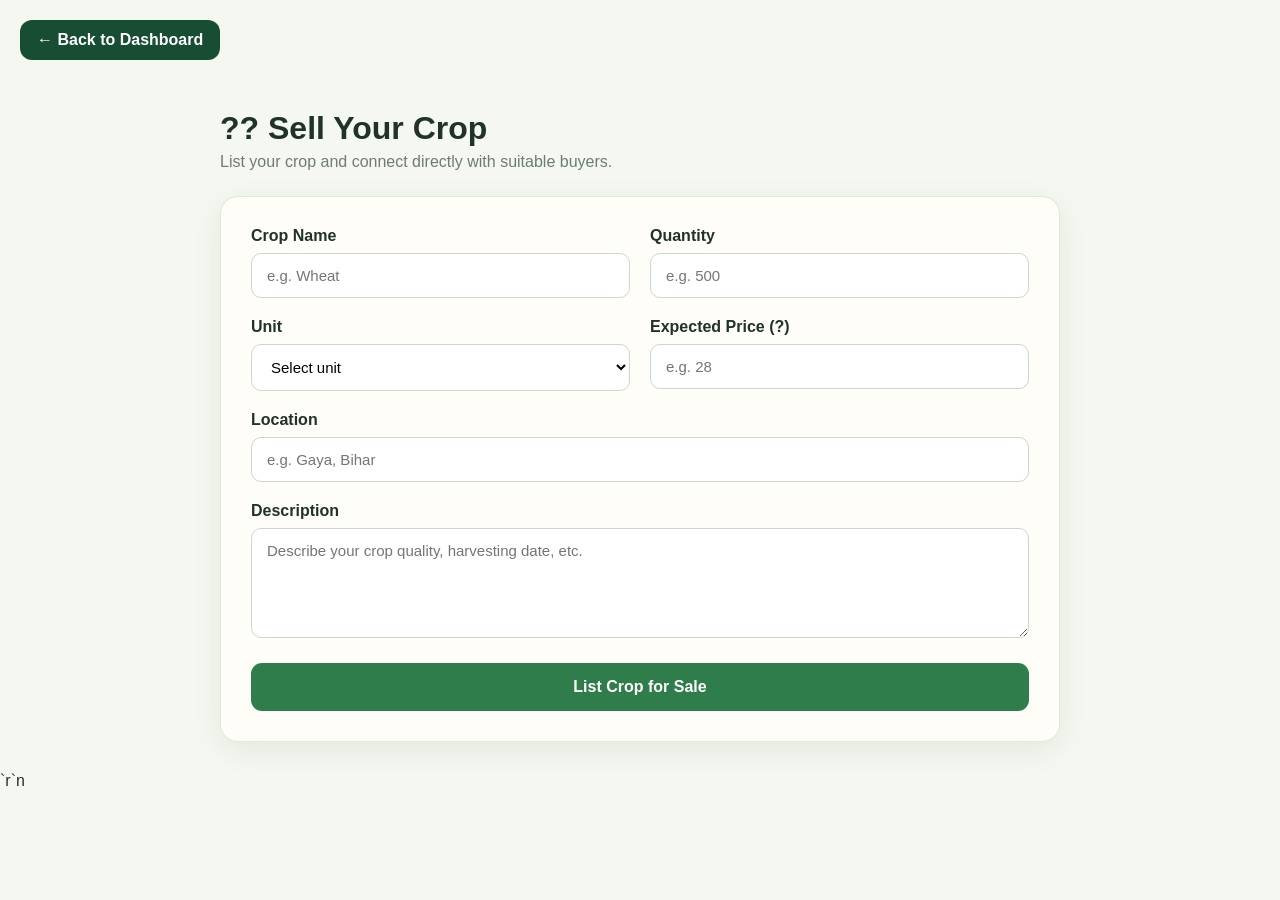
==== frontend/sell-crop.html @ 93e55fd8 "Initial KisanLink SIH 2026 release" ====
﻿<!DOCTYPE html>
<html lang="en">
<head>
    <meta charset="UTF-8">
    <meta name="viewport" content="width=device-width, initial-scale=1.0">
    <title>Sell Crop | KisanLink</title>
    <link rel="stylesheet" href="./css/dashboard.css">
    <style>
        .sell-page {
            padding: 30px;
            max-width: 900px;
            margin: auto;
        }

        .sell-header {
            margin-bottom: 25px;
        }

        .sell-header h1 {
            margin-bottom: 6px;
        }

        .sell-header p {
            color: #6d7d72;
        }

        .crop-form-card {
            background: #fffdf7;
            border-radius: 18px;
            padding: 30px;
            box-shadow: 0 8px 30px rgba(32, 51, 40, 0.08);
            border: 1px solid #dcebd8;
        }

        .form-grid {
            display: grid;
            grid-template-columns: 1fr 1fr;
            gap: 20px;
        }

        .form-group {
            display: flex;
            flex-direction: column;
            gap: 8px;
        }

        .form-group.full {
            grid-column: 1 / -1;
        }

        .form-group label {
            font-weight: 600;
            color: #203328;
        }

        .form-group input,
        .form-group select,
        .form-group textarea {
            padding: 13px 15px;
            border: 1px solid #cbd8ce;
            border-radius: 10px;
            font-size: 15px;
            font-family: inherit;
            background: white;
            outline: none;
        }

        .form-group input:focus,
        .form-group select:focus,
        .form-group textarea:focus {
            border-color: #2f7d4a;
        }

        .form-group textarea {
            min-height: 110px;
            resize: vertical;
        }

        .submit-btn {
            margin-top: 25px;
            width: 100%;
            padding: 15px;
            border: none;
            border-radius: 11px;
            background: #2f7d4a;
            color: white;
            font-size: 16px;
            font-weight: 700;
            cursor: pointer;
        }

        .submit-btn:hover {
            background: #17452d;
        }

        .message {
            margin-top: 15px;
            padding: 12px;
            border-radius: 10px;
            display: none;
        }

        @media (max-width: 700px) {
            .sell-page {
                padding: 20px;
            }

            .form-grid {
                grid-template-columns: 1fr;
            }

            .form-group.full {
                grid-column: auto;
            }
        }
    </style>
</head>

<body><a href="farmer-dashboard.html" style="display:inline-block;margin:20px;padding:11px 17px;background:#174d32;color:white;text-decoration:none;border-radius:12px;font-weight:bold;">← Back to Dashboard</a>

<div class="sell-page">

    <div class="sell-header">
        <h1>?? Sell Your Crop</h1>
        <p>List your crop and connect directly with suitable buyers.</p>
    </div>

    <div class="crop-form-card">

        <form id="sellCropForm">

            <div class="form-grid">

                <div class="form-group">
                    <label for="cropName">Crop Name</label>
                    <input
                        type="text"
                        id="cropName"
                        placeholder="e.g. Wheat"
                        required
                    >
                </div>

                <div class="form-group">
                    <label for="quantity">Quantity</label>
                    <input
                        type="number"
                        id="quantity"
                        placeholder="e.g. 500"
                        min="1"
                        step="0.01"
                        required
                    >
                </div>

                <div class="form-group">
                    <label for="unit">Unit</label>
                    <select id="unit" required>
                        <option value="">Select unit</option>
                        <option value="kg">Kilogram (kg)</option>
                        <option value="quintal">Quintal</option>
                        <option value="ton">Ton</option>
                    </select>
                </div>

                <div class="form-group">
                    <label for="price">Expected Price (?)</label>
                    <input
                        type="number"
                        id="price"
                        placeholder="e.g. 28"
                        min="1"
                        step="0.01"
                        required
                    >
                </div>

                <div class="form-group full">
                    <label for="location">Location</label>
                    <input
                        type="text"
                        id="location"
                        placeholder="e.g. Gaya, Bihar"
                        required
                    >
                </div>

                <div class="form-group full">
                    <label for="description">Description</label>
                    <textarea
                        id="description"
                        placeholder="Describe your crop quality, harvesting date, etc."
                    ></textarea>
                </div>

            </div>

            <button type="submit" class="submit-btn">
                List Crop for Sale
            </button>

            <div id="message" class="message"></div>

        </form>

    </div>

</div>



<script src="js/sell-crop.js?v=2"></script>`r`n</body>
</html>
---- frontend/css/dashboard.css ----
﻿* {
    margin: 0;
    padding: 0;
    box-sizing: border-box;
}

:root {
    --forest: #17452d;
    --green: #2f7d4a;
    --leaf: #63a35c;
    --sage: #dcebd8;
    --cream: #f8f3e5;
    --earth: #8b6848;
    --sun: #e9bd55;
    --text: #203328;
    --muted: #6d7d72;
    --white: #fffdf7;
    --border: #e5e8df;
    --shadow: 0 10px 30px rgba(32, 51, 40, 0.07);
}

body {
    font-family: Arial, Helvetica, sans-serif;
    background: #f5f7f1;
    color: var(--text);
}

a {
    text-decoration: none;
    color: inherit;
}

button {
    font-family: inherit;
    cursor: pointer;
}


/* SIDEBAR */

.sidebar {
    position: fixed;
    left: 0;
    top: 0;
    bottom: 0;
    width: 250px;

    background: var(--forest);
    color: white;

    padding: 26px 18px;

    display: flex;
    flex-direction: column;
}

.brand {
    display: flex;
    align-items: center;
    gap: 12px;

    padding: 0 10px 30px;
}

.brand-icon {
    width: 42px;
    height: 42px;

    border-radius: 12px;

    display: grid;
    place-items: center;

    background: var(--sun);
    color: var(--forest);

    font-size: 22px;
    font-weight: 800;
}

.brand h2 {
    font-size: 20px;
}

.brand span {
    display: block;
    margin-top: 3px;

    color: #b9cdbd;
    font-size: 12px;
}

.sidebar-nav {
    display: flex;
    flex-direction: column;
    gap: 6px;
}

.nav-item {
    display: flex;
    align-items: center;
    gap: 13px;

    min-height: 48px;
    padding: 0 13px;

    border-radius: 12px;

    color: #d6e2d8;
    font-size: 14px;

    transition: 0.2s;
}

.nav-item:hover,
.nav-item.active {
    background: rgba(255, 255, 255, 0.12);
    color: white;
}

.nav-item > span:first-child {
    width: 22px;
    text-align: center;
    font-size: 19px;
}

.badge {
    margin-left: auto;

    min-width: 23px;
    height: 23px;

    border-radius: 50%;

    display: grid;
    place-items: center;

    background: var(--sun);
    color: var(--forest);

    font-size: 11px;
    font-weight: 700;
}

.sidebar-bottom {
    margin-top: auto;

    border-top: 1px solid rgba(255,255,255,0.1);
    padding-top: 15px;
}

.logout {
    color: #e7c8c2;
}


/* MAIN */

.main-content {
    margin-left: 250px;
    min-height: 100vh;
}

.topbar {
    height: 86px;

    background: var(--white);
    border-bottom: 1px solid var(--border);

    padding: 0 38px;

    display: flex;
    align-items: center;
    justify-content: space-between;
}

.welcome-small {
    color: var(--muted);
    font-size: 13px;
    margin-bottom: 4px;
}

.topbar h1 {
    font-size: 23px;
}

.top-actions {
    display: flex;
    align-items: center;
    gap: 22px;
}

.icon-button {
    position: relative;

    width: 42px;
    height: 42px;

    border: 1px solid var(--border);
    border-radius: 12px;

    background: white;

    font-size: 20px;
}

.notification-dot {
    position: absolute;
    top: 8px;
    right: 8px;

    width: 7px;
    height: 7px;

    border-radius: 50%;
    background: #d85d48;
}

.profile-mini {
    display: flex;
    align-items: center;
    gap: 10px;
}

.profile-mini strong {
    display: block;
    font-size: 13px;
}

.profile-mini span {
    display: block;
    color: var(--muted);
    font-size: 11px;
    margin-top: 3px;
}

.avatar {
    width: 40px;
    height: 40px;

    border-radius: 50%;

    display: grid;
    place-items: center;

    background: var(--sage);
    color: var(--forest);

    font-weight: 800;
}


/* DASHBOARD */

.dashboard {
    padding: 30px 38px 50px;
}

.dashboard-hero {
    min-height: 210px;

    padding: 30px 38px;

    border-radius: 22px;

    background:
        linear-gradient(110deg, #dcebd8, #edf4df);

    display: flex;
    align-items: center;
    justify-content: space-between;

    overflow: hidden;
}

.hero-label,
.recommendation-label {
    font-size: 10px;
    font-weight: 800;
    letter-spacing: 1.5px;

    color: var(--green);
}

.hero-content h2 {
    margin: 9px 0;

    font-size: 30px;
    line-height: 1.15;

    color: var(--forest);
}

.hero-content p {
    max-width: 470px;

    color: var(--muted);
    font-size: 14px;
    line-height: 1.6;
}

.primary-button {
    margin-top: 18px;

    border: 0;
    border-radius: 10px;

    padding: 12px 18px;

    background: var(--forest);
    color: white;

    font-size: 13px;
    font-weight: 700;
}

.hero-illustration {
    width: 170px;
    height: 170px;

    border-radius: 50%;

    display: grid;
    place-items: center;

    background: rgba(255,255,255,0.55);

    font-size: 90px;
}


/* STATS */

.stats-grid {
    display: grid;
    grid-template-columns: repeat(4, 1fr);
    gap: 16px;

    margin-top: 22px;
}

.stat-card {
    background: var(--white);

    border: 1px solid var(--border);
    border-radius: 16px;

    padding: 20px;

    display: flex;
    align-items: center;
    gap: 15px;

    box-shadow: var(--shadow);
}

.stat-icon {
    width: 48px;
    height: 48px;

    border-radius: 13px;

    display: grid;
    place-items: center;

    font-size: 20px;
    font-weight: 700;
}

.stat-icon.green {
    background: var(--sage);
    color: var(--green);
}

.stat-icon.yellow {
    background: #fff2cf;
    color: #aa7a15;
}

.stat-icon.blue {
    background: #e0edf3;
    color: #477b91;
}

.stat-icon.orange {
    background: #f4e4d5;
    color: var(--earth);
}

.stat-card span {
    color: var(--muted);
    font-size: 12px;
}

.stat-card h3 {
    margin: 4px 0;

    font-size: 22px;
}

.stat-card small {
    color: var(--muted);
    font-size: 10px;
}

.stat-card .positive {
    color: var(--green);
}


/* PANELS */

.content-grid {
    display: grid;
    grid-template-columns: 1.2fr 1fr;
    gap: 20px;

    margin-top: 22px;
}

.panel {
    background: var(--white);

    border: 1px solid var(--border);
    border-radius: 18px;

    padding: 22px;

    box-shadow: var(--shadow);
}

.panel-header {
    display: flex;
    justify-content: space-between;
    align-items: flex-start;

    margin-bottom: 18px;
}

.panel-header h3 {
    font-size: 16px;
}

.panel-header p {
    margin-top: 4px;

    color: var(--muted);
    font-size: 11px;
}

.panel-header a {
    color: var(--green);
    font-size: 11px;
    font-weight: 700;
}


/* CROPS */

.crop-list,
.price-list,
.request-list {
    display: flex;
    flex-direction: column;
}

.crop-row {
    display: flex;
    align-items: center;

    padding: 12px 0;

    border-top: 1px solid var(--border);
}

.crop-image {
    width: 42px;
    height: 42px;

    border-radius: 10px;

    display: grid;
    place-items: center;

    margin-right: 12px;

    font-size: 22px;
}

.crop-image.wheat,
.crop-image.rice {
    background: var(--sage);
}

.crop-image.potato {
    background: #f3e7d7;
}

.crop-info {
    flex: 1;
}

.crop-info strong {
    display: block;
    font-size: 13px;
}

.crop-info span {
    display: block;
    margin-top: 4px;

    color: var(--muted);
    font-size: 11px;
}

.status {
    padding: 6px 9px;
    border-radius: 20px;

    font-size: 9px;
    font-weight: 700;
}

.status.available {
    background: var(--sage);
    color: var(--green);
}

.status.requested {
    background: #fff1cf;
    color: #9b741d;
}


/* PRICES */

.price-row {
    display: grid;
    grid-template-columns: 1fr auto auto;

    align-items: center;
    gap: 15px;

    padding: 13px 0;

    border-top: 1px solid var(--border);
}

.crop-name {
    font-size: 12px;
    display: flex;
    align-items: center;
    gap: 8px;
}

.crop-dot {
    width: 8px;
    height: 8px;

    border-radius: 50%;
    background: var(--leaf);
}

.price-row strong {
    font-size: 12px;
}

.price-up,
.price-down {
    font-size: 10px;
    font-weight: 700;
}

.price-up {
    color: var(--green);
}

.price-down {
    color: #b15f49;
}


/* REQUESTS */

.request-row {
    display: flex;
    align-items: center;

    padding: 13px 0;

    border-top: 1px solid var(--border);
}

.buyer-avatar {
    width: 38px;
    height: 38px;

    margin-right: 11px;

    border-radius: 50%;

    display: grid;
    place-items: center;

    background: var(--sage);
    color: var(--forest);

    font-weight: 700;
    font-size: 13px;
}

.request-info {
    flex: 1;
}

.request-info strong {
    display: block;
    font-size: 12px;
}

.request-info span {
    display: block;

    margin-top: 4px;

    color: var(--muted);
    font-size: 10px;
}

.small-button {
    border: 1px solid var(--green);
    border-radius: 8px;

    padding: 7px 10px;

    background: white;
    color: var(--green);

    font-size: 10px;
    font-weight: 700;
}


/* RECOMMENDATION */

.recommendation {
    padding: 25px;

    border-radius: 18px;

    background: var(--forest);
    color: white;
}

.recommendation h3 {
    margin: 9px 0;

    font-size: 19px;
}

.recommendation p {
    color: #c9d8cd;

    font-size: 12px;
    line-height: 1.6;
}

.recommendation p strong {
    color: white;
}

.recommendation button {
    margin-top: 20px;

    border: 0;
    border-radius: 9px;

    padding: 10px 14px;

    background: var(--sun);
    color: var(--forest);

    font-size: 11px;
    font-weight: 700;
}


/* RESPONSIVE */

@media (max-width: 1100px) {

    .stats-grid {
        grid-template-columns: repeat(2, 1fr);
    }

    .content-grid {
        grid-template-columns: 1fr;
    }

}

@media (max-width: 800px) {

    .sidebar {
        position: relative;

        width: 100%;
        min-height: auto;
    }

    .sidebar-nav {
        display: grid;
        grid-template-columns: repeat(2, 1fr);
    }

    .sidebar-bottom {
        margin-top: 15px;
    }

    .main-content {
        margin-left: 0;
    }

    .topbar {
        padding: 18px 20px;
        height: auto;
    }

    .profile-mini {
        display: none;
    }

    .dashboard {
        padding: 20px;
    }

    .dashboard-hero {
        padding: 25px;
    }

    .hero-illustration {
        display: none;
    }

}

@media (max-width: 550px) {

    .stats-grid {
        grid-template-columns: 1fr;
    }

    .topbar h1 {
        font-size: 19px;
    }

    .dashboard-hero h2 {
        font-size: 25px;
    }

}

/* ==========================================
   KISANLINK SIDEBAR BRAND
   ========================================== */

.sidebar-logo {
    display: flex !important;
    align-items: center !important;
    gap: 11px !important;
}

.sidebar-logo .logo-mark {
    width: 38px !important;
    height: 38px !important;
    min-width: 38px !important;
    display: flex !important;
    align-items: center !important;
    justify-content: center !important;
    border-radius: 11px !important;
    background: rgba(255,255,255,0.14) !important;
    color: #ffffff !important;
}

.sidebar-logo .logo-mark svg {
    width: 25px !important;
    height: 25px !important;
}

.sidebar-brand-text {
    display: flex !important;
    flex-direction: column !important;
    align-items: flex-start !important;
    justify-content: center !important;
    line-height: 1.15 !important;
}

.sidebar-brand-text strong {
    display: block !important;
    color: #ffffff !important;
    font-size: 18px !important;
    font-weight: 800 !important;
    white-space: nowrap !important;
}

.sidebar-brand-text small {
    display: block !important;
    margin-top: 4px !important;
    color: rgba(255,255,255,0.70) !important;
    font-size: 11px !important;
    font-weight: 500 !important;
    white-space: nowrap !important;
}

/* ===== FARMER SIDEBAR BRAND - FINAL ===== */

.sidebar-logo {
    display: flex !important;
    align-items: center !important;
    gap: 14px !important;
}

.sidebar-logo .logo-mark {
    width: 54px !important;
    height: 54px !important;
    min-width: 54px !important;
    border-radius: 16px !important;
    background: #f0c54f !important;
    color: #17452d !important;
    display: flex !important;
    align-items: center !important;
    justify-content: center !important;
    font-size: 28px !important;
    font-weight: 900 !important;
    font-family: Arial, sans-serif !important;
}

.sidebar-brand-text {
    display: flex !important;
    flex-direction: column !important;
    align-items: flex-start !important;
}

.sidebar-brand-text strong {
    color: #ffffff !important;
    font-size: 23px !important;
    line-height: 1.1 !important;
    font-weight: 800 !important;
    white-space: nowrap !important;
}

.sidebar-brand-text small {
    color: rgba(255,255,255,0.75) !important;
    font-size: 14px !important;
    margin-top: 5px !important;
    white-space: nowrap !important;
}

/* ===== KISANLINK FARMER PANEL BRAND ===== */

.sidebar-logo {
    display: flex !important;
    align-items: center !important;
    gap: 12px !important;
}

.sidebar-logo .logo-mark {
    width: 52px !important;
    height: 52px !important;
    min-width: 52px !important;
    border-radius: 15px !important;
    background: #f0c54f !important;
    color: #17452d !important;

    display: flex !important;
    align-items: center !important;
    justify-content: center !important;

    font-family: Arial, sans-serif !important;
    font-size: 28px !important;
    font-weight: 900 !important;
}

.sidebar-brand-text {
    display: flex !important;
    flex-direction: column !important;
    align-items: flex-start !important;
    justify-content: center !important;
}

.sidebar-brand-text strong {
    display: block !important;
    color: #ffffff !important;
    font-size: 22px !important;
    font-weight: 800 !important;
    line-height: 1.05 !important;
    white-space: nowrap !important;
}

.sidebar-brand-text small {
    display: block !important;
    color: rgba(255,255,255,0.68) !important;
    font-size: 11px !important;
    font-weight: 500 !important;
    line-height: 1 !important;
    margin-top: 5px !important;
    white-space: nowrap !important;
}
/* ==========================================
   KISANLINK SIDEBAR BRAND - FINAL LAYOUT
   ========================================== */

.sidebar .sidebar-logo {
    display: flex !important;
    flex-direction: row !important;
    align-items: center !important;
    gap: 12px !important;
    width: 100% !important;
}

.sidebar .sidebar-logo .logo-mark {
    width: 48px !important;
    height: 48px !important;
    min-width: 48px !important;
    max-width: 48px !important;
    border-radius: 14px !important;

    display: flex !important;
    align-items: center !important;
    justify-content: center !important;

    background: #f0c54f !important;
    color: #17452d !important;

    font-size: 25px !important;
    font-weight: 900 !important;
    line-height: 1 !important;
}

.sidebar .sidebar-brand-text {
    display: flex !important;
    flex-direction: column !important;
    align-items: flex-start !important;
    justify-content: center !important;
    gap: 0 !important;
    flex: 1 !important;
}

.sidebar .sidebar-brand-text strong {
    display: block !important;
    color: #ffffff !important;
    font-size: 21px !important;
    font-weight: 800 !important;
    line-height: 1.1 !important;
    margin: 0 !important;
    padding: 0 !important;
    white-space: nowrap !important;
}

.sidebar .sidebar-brand-text small {
    display: block !important;
    color: rgba(255,255,255,0.68) !important;
    font-size: 10px !important;
    font-weight: 500 !important;
    line-height: 1.2 !important;
    margin: 3px 0 0 0 !important;
    padding: 0 !important;
    white-space: nowrap !important;
}

/* Prevent old sidebar rules from putting text beside each other */
.sidebar .sidebar-logo strong,
.sidebar .sidebar-logo small {
    position: static !important;
}

/* =========================================================
   FINAL DASHBOARD LAYOUT FIX
   ========================================================= */

html,
body {
    width: 100%;
    max-width: 100%;
    overflow-x: hidden !important;
}

.main-content {
    margin-left: 250px !important;
    width: calc(100% - 250px) !important;
    min-width: 0 !important;
}

.dashboard {
    width: 100% !important;
    max-width: 100% !important;
    min-width: 0 !important;
}

.stats-grid {
    width: 100% !important;
    min-width: 0 !important;
    grid-template-columns: repeat(4, minmax(0, 1fr)) !important;
}

.stat-card {
    min-width: 0 !important;
    overflow: hidden !important;
}

.stat-card > div:last-child {
    min-width: 0 !important;
}

.stat-card h3 {
    white-space: nowrap;
}

.content-grid {
    width: 100% !important;
    min-width: 0 !important;
    grid-template-columns: minmax(0, 1.2fr) minmax(0, 1fr) !important;
}

.panel,
.recommendation {
    min-width: 0 !important;
    max-width: 100% !important;
    overflow: hidden !important;
}

.crop-list,
.price-list,
.request-list {
    width: 100%;
    min-width: 0;
}

.crop-row,
.request-row {
    min-width: 0;
}

.crop-info,
.request-info {
    min-width: 0 !important;
}

@media (max-width: 1200px) {

    .stats-grid {
        grid-template-columns: repeat(2, minmax(0, 1fr)) !important;
    }

}

@media (max-width: 800px) {

    .main-content {
        margin-left: 0 !important;
        width: 100% !important;
    }

    .stats-grid {
        grid-template-columns: 1fr !important;
    }

    .content-grid {
        grid-template-columns: 1fr !important;
    }

}


/* =========================================================
   HIDE STATIC DEMO DATA UNTIL REAL DATA ARRIVES
   ========================================================= */

.dashboard-data-loading .stats-grid,
.dashboard-data-loading .crop-list,
.dashboard-data-loading .price-list,
.dashboard-data-loading .request-list,
.dashboard-data-loading .recommendation {
    visibility: hidden !important;
}
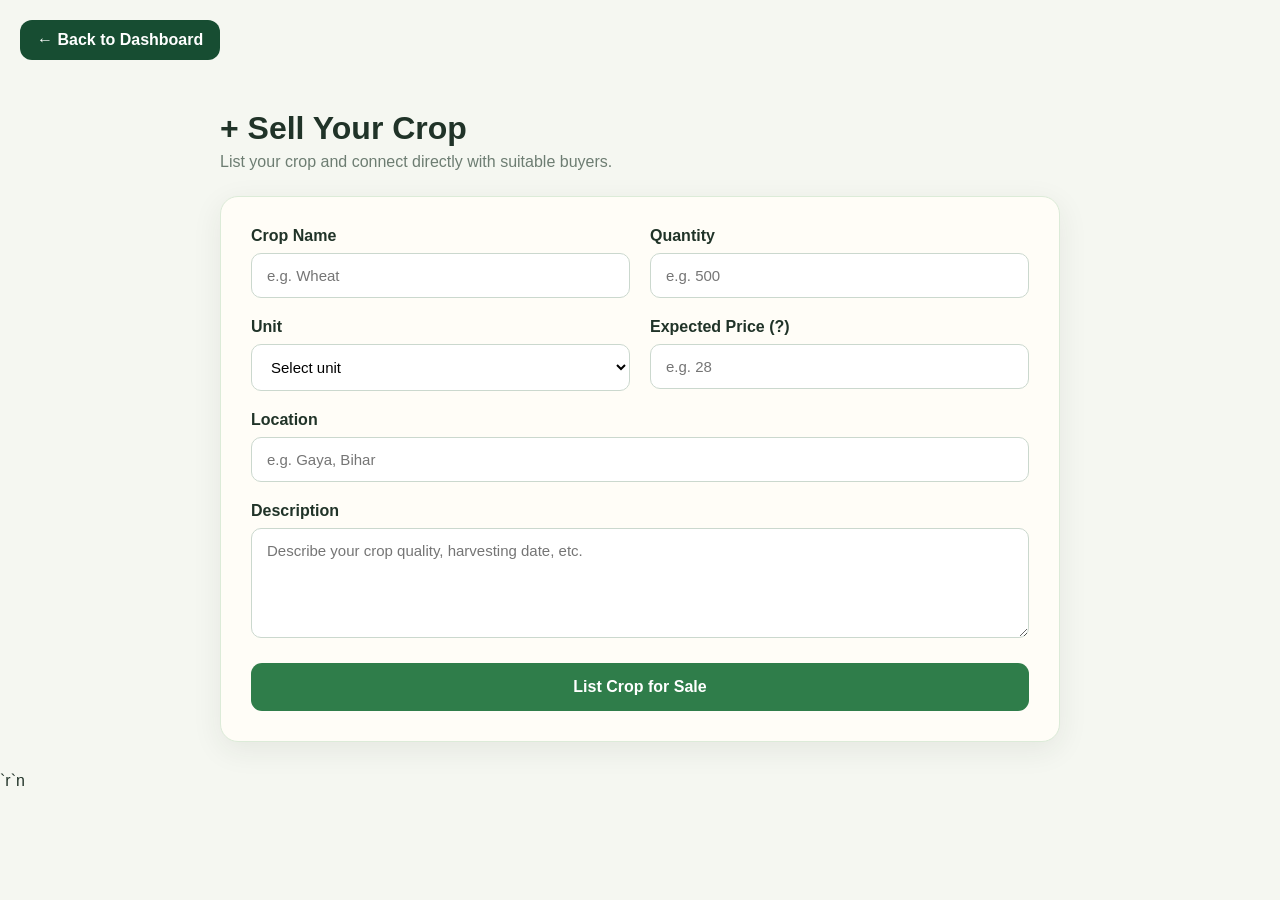
==== commit 9cb4366d: "Update sell crop" ====
--- a/frontend/sell-crop.html
+++ b/frontend/sell-crop.html
@@ -121,7 +121,7 @@
 <div class="sell-page">
 
     <div class="sell-header">
-        <h1>?? Sell Your Crop</h1>
+        <h1>+ Sell Your Crop</h1>
         <p>List your crop and connect directly with suitable buyers.</p>
     </div>
 
